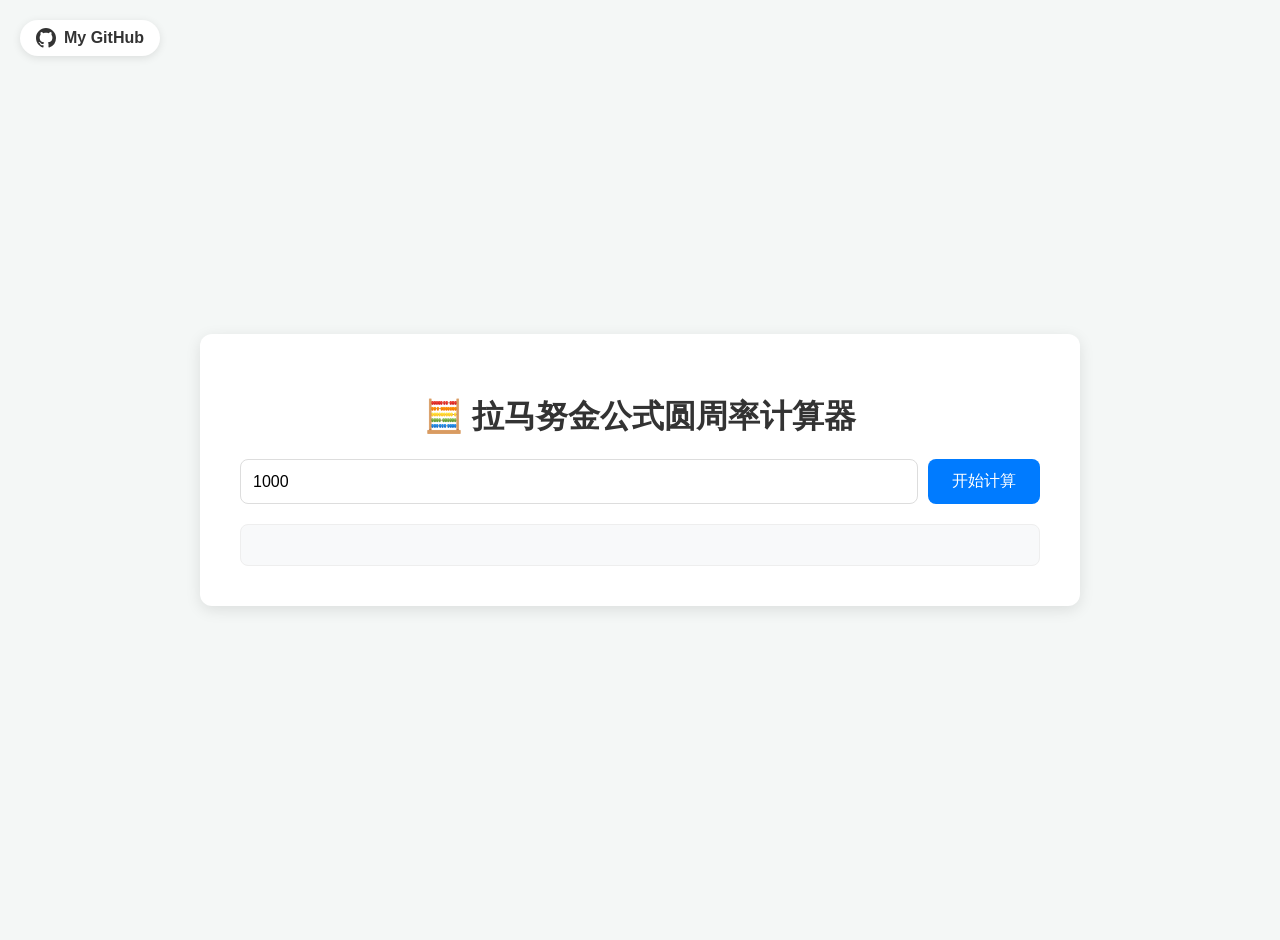
==== docs/index.html @ 97b09e4e "Add files via upload" ====
<!DOCTYPE html>
<html lang="zh-CN">
<head>
    <meta charset="UTF-8">
    <title>拉马努金公式圆周率计算器</title>
    <style>
        body {
            font-family: 'Segoe UI', Tahoma, Geneva, Verdana, sans-serif;
            background-color: #f4f7f6;
            display: flex;
            justify-content: center;
            align-items: center;
            min-height: 100vh;
            margin: 0;
            padding: 20px;
            position: relative;
        }

        /* 新增：GitHub 链接样式 */
        .github-link {
            position: absolute;
            top: 20px;
            left: 20px;
            display: flex;
            align-items: center;
            gap: 8px;
            text-decoration: none;
            color: #333;
            font-weight: 600;
            font-size: 16px;
            padding: 8px 16px;
            background: white;
            border-radius: 30px;
            box-shadow: 0 2px 8px rgba(0,0,0,0.1);
            transition: all 0.2s ease;
        }
        .github-link:hover {
            color: #007bff;
            box-shadow: 0 4px 12px rgba(0,123,255,0.2);
            transform: translateY(-1px);
        }

        .container {
            background: white;
            padding: 40px;
            border-radius: 12px;
            box-shadow: 0 4px 15px rgba(0,0,0,0.1);
            max-width: 800px;
            width: 100%;
        }
        h1 {
            color: #333;
            text-align: center;
            margin-bottom: 20px;
        }
        .input-group {
            display: flex;
            gap: 10px;
            margin-bottom: 20px;
        }
        input[type="number"] {
            flex: 1;
            padding: 12px;
            border: 1px solid #ddd;
            border-radius: 8px;
            font-size: 16px;
        }
        button {
            padding: 12px 24px;
            background-color: #007bff;
            color: white;
            border: none;
            border-radius: 8px;
            font-size: 16px;
            cursor: pointer;
            transition: background-color 0.2s;
        }
        button:hover {
            background-color: #0056b3;
        }
        button:disabled {
            background-color: #ccc;
            cursor: not-allowed;
        }
        #status {
            color: #666;
            margin-bottom: 15px;
            font-size: 14px;
        }
        #result {
            white-space: pre-wrap;
            word-break: break-all;
            font-family: 'Courier New', monospace;
            background: #f8f9fa;
            padding: 20px;
            border-radius: 8px;
            border: 1px solid #eee;
            max-height: 400px;
            overflow-y: auto;
            line-height: 1.6;
        }
    </style>
</head>
<body>

<!-- 新增：左上角 GitHub 链接 -->
<a href="https://github.com/S1gn0p" target="_blank" class="github-link">
    <svg height="20" width="20" viewBox="0 0 16 16" fill="currentColor">
        <path d="M8 0C3.58 0 0 3.58 0 8c0 3.54 2.29 6.53 5.47 7.59.4.07.55-.17.55-.38 0-.19-.01-.82-.01-1.49-2.01.37-2.53-.49-2.69-.94-.09-.23-.48-.94-.82-1.13-.28-.15-.68-.52-.01-.53.63-.01 1.08.58 1.23.82.72 1.21 1.87.87 2.33.66.07-.52.28-.87.51-1.07-1.78-.2-3.64-.89-3.64-3.95 0-.87.31-1.59.82-2.15-.08-.2-.36-1.02.08-2.12 0 0 .67-.21 2.2.82.64-.18 1.32-.27 2-.27.68 0 1.36.09 2 .27 1.53-1.04 2.2-.82 2.2-.82.44 1.1.16 1.92.08 2.12.51.56.82 1.27.82 2.15 0 3.07-1.87 3.75-3.65 3.95.29.25.54.73.54 1.48 0 1.07-.01 1.93-.01 2.2 0 .21.15.46.55.38A8.013 8.013 0 0016 8c0-4.42-3.58-8-8-8z"></path>
    </svg>
    My GitHub
</a>

<div class="container">
    <h1>🧮 拉马努金公式圆周率计算器</h1>
    <div class="input-group">
        <input type="number" id="precision" value="1000" min="1" placeholder="输入精度 (例如 1000)">
        <button id="calculateBtn">开始计算</button>
    </div>
    <div id="status"></div>
    <div id="result"></div>
</div>

<script src="js/pi.js"></script>
<script>
    document.getElementById('calculateBtn').addEventListener('click', function() {
        const precisionInput = document.getElementById('precision');
        const precision = parseInt(precisionInput.value, 10);
        const statusDiv = document.getElementById('status');
        const resultDiv = document.getElementById('result');
        const btn = this;

        if (isNaN(precision) || precision <= 0) {
            alert('请输入有效的正整数精度！');
            return;
        }

        btn.disabled = true;
        statusDiv.textContent = '正在计算中，请稍候...';
        resultDiv.textContent = '';

        setTimeout(() => {
            try {
                const piValue = window.calculatePi(precision);
                resultDiv.textContent = piValue;
                statusDiv.textContent = `计算完成！精度：小数点后 ${precision} 位`;
            } catch (e) {
                statusDiv.textContent = '计算出错：' + e.message;
                console.error(e);
            } finally {
                btn.disabled = false;
            }
        }, 50);
    });
</script>
</body>
</html>
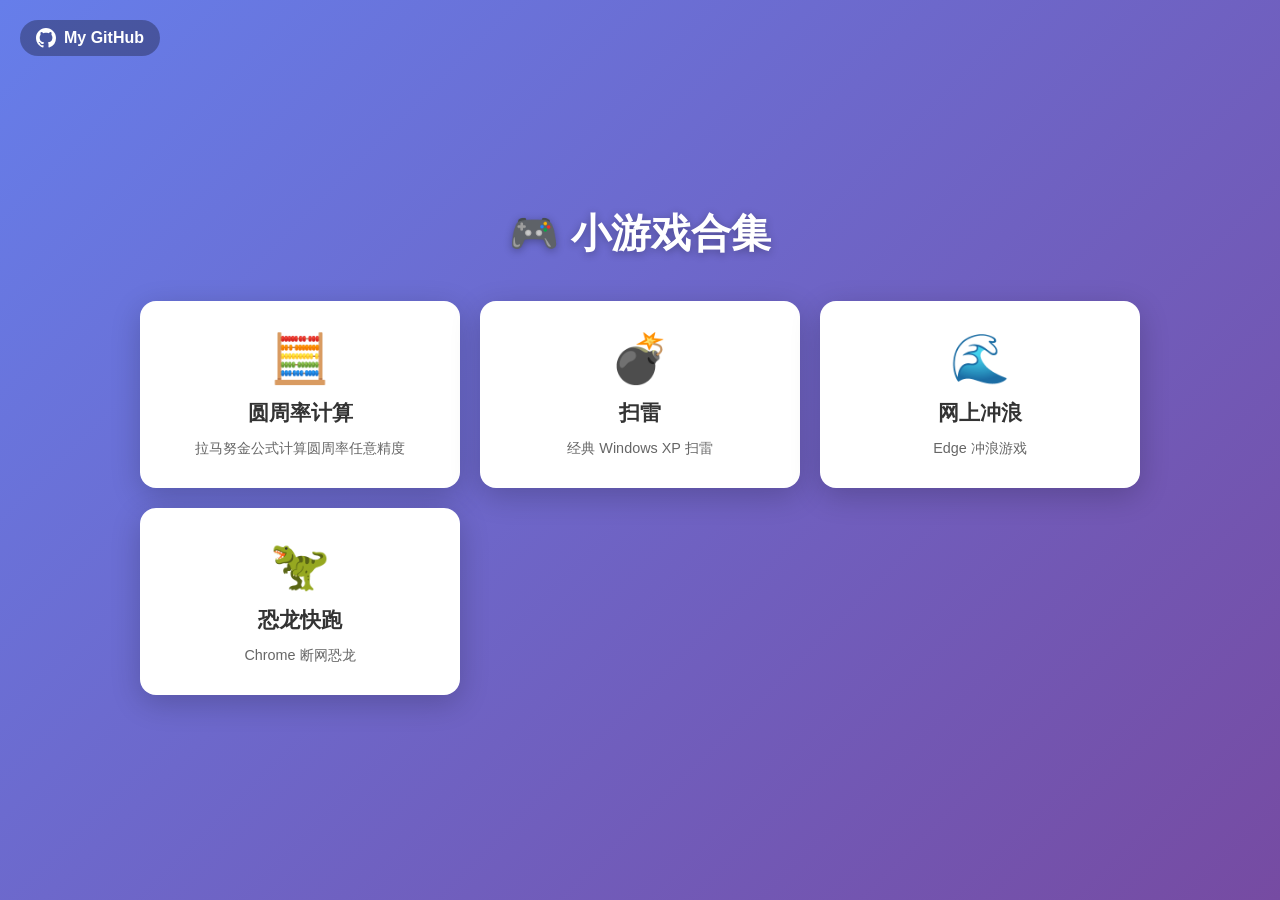
==== commit a0eb2754: "Add files via upload" ====
--- a/docs/index.html
+++ b/docs/index.html
@@ -1,157 +1,104 @@
-<!DOCTYPE html>
-<html lang="zh-CN">
-<head>
-    <meta charset="UTF-8">
-    <title>拉马努金公式圆周率计算器</title>
-    <style>
-        body {
-            font-family: 'Segoe UI', Tahoma, Geneva, Verdana, sans-serif;
-            background-color: #f4f7f6;
-            display: flex;
-            justify-content: center;
-            align-items: center;
-            min-height: 100vh;
-            margin: 0;
-            padding: 20px;
-            position: relative;
-        }
-
-        /* 新增：GitHub 链接样式 */
-        .github-link {
-            position: absolute;
-            top: 20px;
-            left: 20px;
-            display: flex;
-            align-items: center;
-            gap: 8px;
-            text-decoration: none;
-            color: #333;
-            font-weight: 600;
-            font-size: 16px;
-            padding: 8px 16px;
-            background: white;
-            border-radius: 30px;
-            box-shadow: 0 2px 8px rgba(0,0,0,0.1);
-            transition: all 0.2s ease;
-        }
-        .github-link:hover {
-            color: #007bff;
-            box-shadow: 0 4px 12px rgba(0,123,255,0.2);
-            transform: translateY(-1px);
-        }
-
-        .container {
-            background: white;
-            padding: 40px;
-            border-radius: 12px;
-            box-shadow: 0 4px 15px rgba(0,0,0,0.1);
-            max-width: 800px;
-            width: 100%;
-        }
-        h1 {
-            color: #333;
-            text-align: center;
-            margin-bottom: 20px;
-        }
-        .input-group {
-            display: flex;
-            gap: 10px;
-            margin-bottom: 20px;
-        }
-        input[type="number"] {
-            flex: 1;
-            padding: 12px;
-            border: 1px solid #ddd;
-            border-radius: 8px;
-            font-size: 16px;
-        }
-        button {
-            padding: 12px 24px;
-            background-color: #007bff;
-            color: white;
-            border: none;
-            border-radius: 8px;
-            font-size: 16px;
-            cursor: pointer;
-            transition: background-color 0.2s;
-        }
-        button:hover {
-            background-color: #0056b3;
-        }
-        button:disabled {
-            background-color: #ccc;
-            cursor: not-allowed;
-        }
-        #status {
-            color: #666;
-            margin-bottom: 15px;
-            font-size: 14px;
-        }
-        #result {
-            white-space: pre-wrap;
-            word-break: break-all;
-            font-family: 'Courier New', monospace;
-            background: #f8f9fa;
-            padding: 20px;
-            border-radius: 8px;
-            border: 1px solid #eee;
-            max-height: 400px;
-            overflow-y: auto;
-            line-height: 1.6;
-        }
-    </style>
-</head>
-<body>
-
-<!-- 新增：左上角 GitHub 链接 -->
-<a href="https://github.com/S1gn0p" target="_blank" class="github-link">
-    <svg height="20" width="20" viewBox="0 0 16 16" fill="currentColor">
-        <path d="M8 0C3.58 0 0 3.58 0 8c0 3.54 2.29 6.53 5.47 7.59.4.07.55-.17.55-.38 0-.19-.01-.82-.01-1.49-2.01.37-2.53-.49-2.69-.94-.09-.23-.48-.94-.82-1.13-.28-.15-.68-.52-.01-.53.63-.01 1.08.58 1.23.82.72 1.21 1.87.87 2.33.66.07-.52.28-.87.51-1.07-1.78-.2-3.64-.89-3.64-3.95 0-.87.31-1.59.82-2.15-.08-.2-.36-1.02.08-2.12 0 0 .67-.21 2.2.82.64-.18 1.32-.27 2-.27.68 0 1.36.09 2 .27 1.53-1.04 2.2-.82 2.2-.82.44 1.1.16 1.92.08 2.12.51.56.82 1.27.82 2.15 0 3.07-1.87 3.75-3.65 3.95.29.25.54.73.54 1.48 0 1.07-.01 1.93-.01 2.2 0 .21.15.46.55.38A8.013 8.013 0 0016 8c0-4.42-3.58-8-8-8z"></path>
-    </svg>
-    My GitHub
-</a>
-
-<div class="container">
-    <h1>🧮 拉马努金公式圆周率计算器</h1>
-    <div class="input-group">
-        <input type="number" id="precision" value="1000" min="1" placeholder="输入精度 (例如 1000)">
-        <button id="calculateBtn">开始计算</button>
-    </div>
-    <div id="status"></div>
-    <div id="result"></div>
-</div>
-
-<script src="js/pi.js"></script>
-<script>
-    document.getElementById('calculateBtn').addEventListener('click', function() {
-        const precisionInput = document.getElementById('precision');
-        const precision = parseInt(precisionInput.value, 10);
-        const statusDiv = document.getElementById('status');
-        const resultDiv = document.getElementById('result');
-        const btn = this;
-
-        if (isNaN(precision) || precision <= 0) {
-            alert('请输入有效的正整数精度！');
-            return;
-        }
-
-        btn.disabled = true;
-        statusDiv.textContent = '正在计算中，请稍候...';
-        resultDiv.textContent = '';
-
-        setTimeout(() => {
-            try {
-                const piValue = window.calculatePi(precision);
-                resultDiv.textContent = piValue;
-                statusDiv.textContent = `计算完成！精度：小数点后 ${precision} 位`;
-            } catch (e) {
-                statusDiv.textContent = '计算出错：' + e.message;
-                console.error(e);
-            } finally {
-                btn.disabled = false;
-            }
-        }, 50);
-    });
-</script>
-</body>
-</html>+<!DOCTYPE html>
+<html lang="zh-CN">
+<head>
+    <meta charset="UTF-8">
+    <meta name="viewport" content="width=device-width, initial-scale=1.0">
+    <title>小游戏合集</title>
+    <style>
+        * { margin: 0; padding: 0; box-sizing: border-box; }
+        body {
+            font-family: 'Segoe UI', Tahoma, Geneva, Verdana, sans-serif;
+            background: linear-gradient(135deg, #667eea 0%, #764ba2 100%);
+            min-height: 100vh;
+            display: flex;
+            flex-direction: column;
+            justify-content: center;
+            align-items: center;
+            padding: 20px;
+        }
+        h1 {
+            color: white;
+            margin-bottom: 40px;
+            font-size: 2.5em;
+            text-shadow: 0 2px 8px rgba(0,0,0,0.3);
+        }
+        .grid {
+            display: grid;
+            grid-template-columns: repeat(auto-fit, minmax(240px, 1fr));
+            gap: 20px;
+            max-width: 1000px;
+            width: 100%;
+        }
+        .card {
+            background: white;
+            border-radius: 16px;
+            padding: 30px 20px;
+            text-decoration: none;
+            color: #333;
+            text-align: center;
+            box-shadow: 0 8px 30px rgba(0,0,0,0.2);
+            transition: transform 0.2s ease, box-shadow 0.2s ease;
+            display: flex;
+            flex-direction: column;
+            align-items: center;
+            gap: 12px;
+        }
+        .card:hover {
+            transform: translateY(-6px);
+            box-shadow: 0 12px 40px rgba(0,0,0,0.3);
+        }
+        .icon { font-size: 3em; }
+        .name { font-size: 1.3em; font-weight: 700; }
+        .desc { font-size: 0.9em; color: #666; }
+        .github-link {
+            position: fixed;
+            top: 20px;
+            left: 20px;
+            display: flex;
+            align-items: center;
+            gap: 8px;
+            text-decoration: none;
+            color: white;
+            font-weight: 600;
+            padding: 8px 16px;
+            background: rgba(0,0,0,0.3);
+            border-radius: 30px;
+            transition: all 0.2s ease;
+        }
+        .github-link:hover {
+            background: rgba(0,0,0,0.5);
+        }
+    </style>
+</head>
+<body>
+<a href="https://github.com/S1gn0p" target="_blank" class="github-link">
+    <svg height="20" width="20" viewBox="0 0 16 16" fill="currentColor">
+        <path d="M8 0C3.58 0 0 3.58 0 8c0 3.54 2.29 6.53 5.47 7.59.4.07.55-.17.55-.38 0-.19-.01-.82-.01-1.49-2.01.37-2.53-.49-2.69-.94-.09-.23-.48-.94-.82-1.13-.28-.15-.68-.52-.01-.53.63-.01 1.08.58 1.23.82.72 1.21 1.87.87 2.33.66.07-.52.28-.87.51-1.07-1.78-.2-3.64-.89-3.64-3.95 0-.87.31-1.59.82-2.15-.08-.2-.36-1.02.08-2.12 0 0 .67-.21 2.2.82.64-.18 1.32-.27 2-.27.68 0 1.36.09 2 .27 1.53-1.04 2.2-.82 2.2-.82.44 1.1.16 1.92.08 2.12.51.56.82 1.27.82 2.15 0 3.07-1.87 3.75-3.65 3.95.29.25.54.73.54 1.48 0 1.07-.01 1.93-.01 2.2 0 .21.15.46.55.38A8.013 8.013 0 0016 8c0-4.42-3.58-8-8-8z"></path>
+    </svg>
+    My GitHub
+</a>
+<h1>🎮 小游戏合集</h1>
+<div class="grid">
+    <a href="js/pi.html" class="card">
+        <div class="icon">🧮</div>
+        <div class="name">圆周率计算</div>
+        <div class="desc">拉马努金公式计算圆周率任意精度</div>
+    </a>
+    <a href="minesweeper/" class="card">
+        <div class="icon">💣</div>
+        <div class="name">扫雷</div>
+        <div class="desc">经典 Windows XP 扫雷</div>
+    </a>
+    <a href="surf/" class="card">
+        <div class="icon">🌊</div>
+        <div class="name">网上冲浪</div>
+        <div class="desc">Edge 冲浪游戏</div>
+    </a>
+    <a href="dino/" class="card">
+        <div class="icon">🦖</div>
+        <div class="name">恐龙快跑</div>
+        <div class="desc">Chrome 断网恐龙</div>
+    </a>
+</div>
+</body>
+</html>
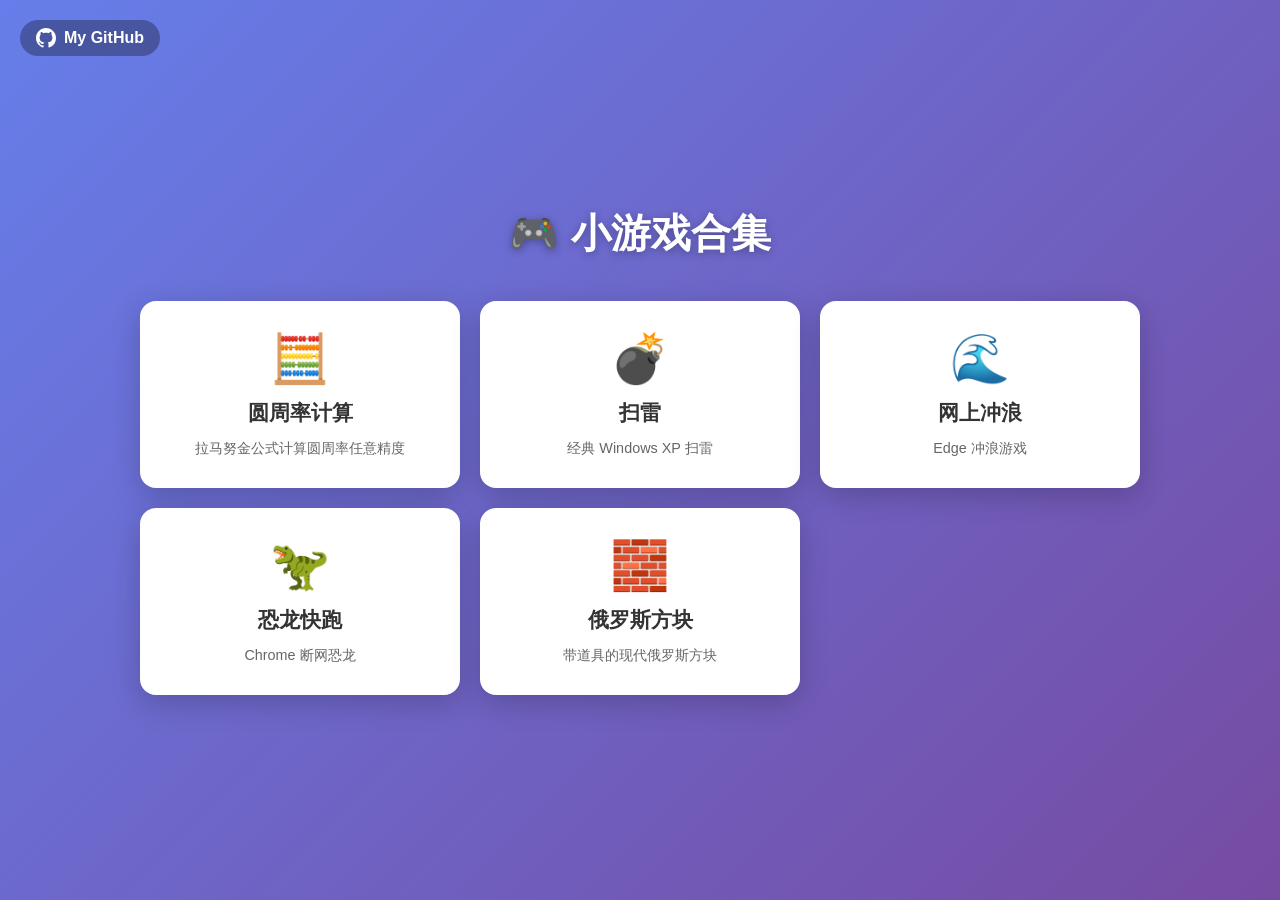
==== commit 076dc695: "Add files via upload" ====
--- a/docs/index.html
+++ b/docs/index.html
@@ -99,6 +99,11 @@
         <div class="name">恐龙快跑</div>
         <div class="desc">Chrome 断网恐龙</div>
     </a>
+    <a href="tetris/" class="card">
+        <div class="icon">🧱</div>
+        <div class="name">俄罗斯方块</div>
+        <div class="desc">带道具的现代俄罗斯方块</div>
+    </a>
 </div>
 </body>
 </html>
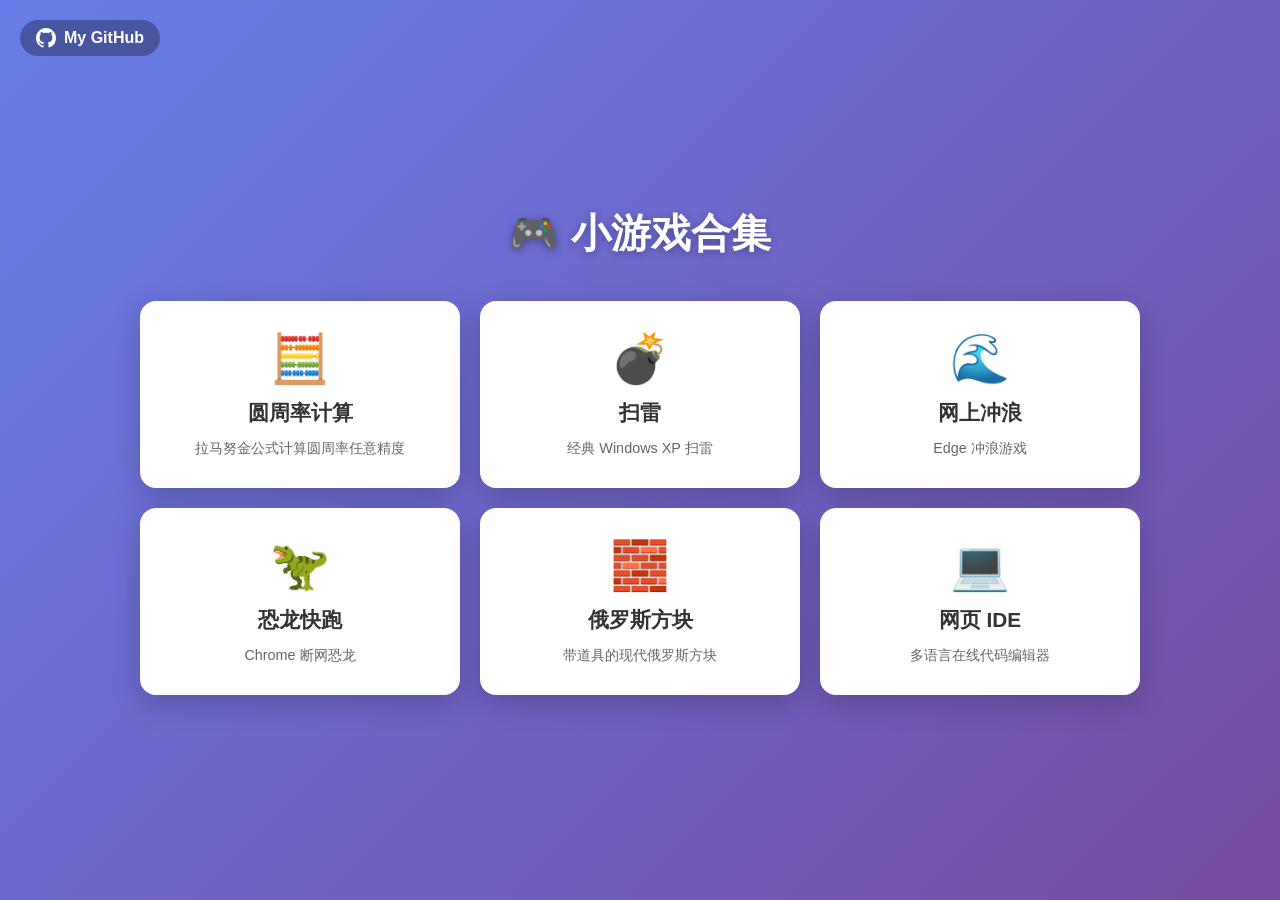
==== commit c8268319: "Update IDK" ====
--- a/docs/index.html
+++ b/docs/index.html
@@ -104,6 +104,11 @@
         <div class="name">俄罗斯方块</div>
         <div class="desc">带道具的现代俄罗斯方块</div>
     </a>
+    <a href="ide/" class="card">
+        <div class="icon">💻</div>
+        <div class="name">网页 IDE</div>
+        <div class="desc">多语言在线代码编辑器</div>
+    </a>
 </div>
 </body>
 </html>
